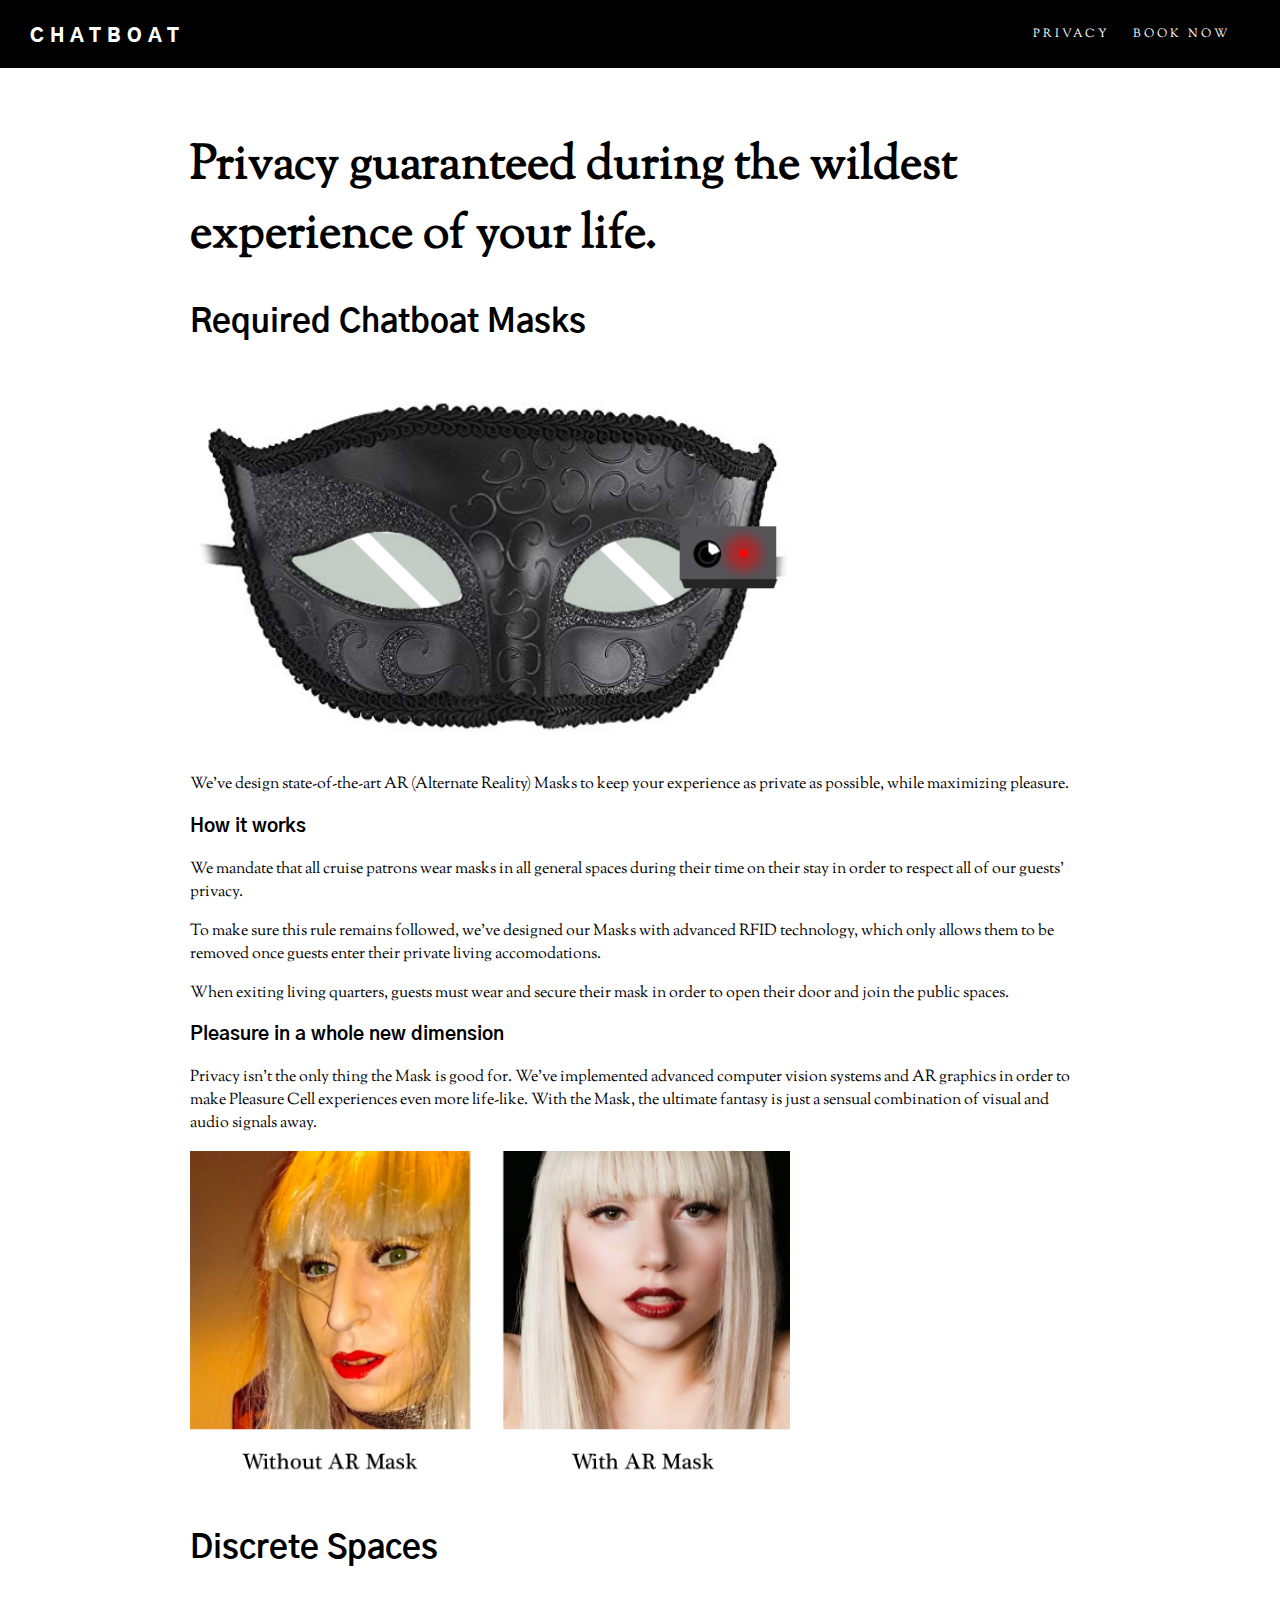
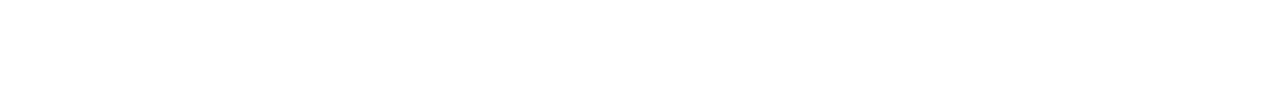
==== privacy/index.html @ cba82ecf "adding files" ====
<!DOCTYPE html>
<html>
<head>

<!-- Global site tag (gtag.js) - Google Analytics -->
<script async src="https://www.googletagmanager.com/gtag/js?id=UA-125828289-1"></script>
<script>

</script>

<link rel="stylesheet" type="text/css" href="../style.css">
<link href="https://fonts.googleapis.com/css?family=Space+Mono" rel="stylesheet">

<script src="https://ajax.googleapis.com/ajax/libs/jquery/3.3.1/jquery.min.js"></script>


<link href="https://fonts.googleapis.com/css?family=Gothic+A1|Sorts+Mill+Goudy" rel="stylesheet">
<meta name="viewport" content="width=device-width, initial-scale=1.0">


<title>jackie liu - art &middot; design &middot; code</title>
</head>


<body >
	<header>
	<h3 id="logo"><b>CHATBOAT</b></h3>&nbsp;
	<ul>
		<li><a>PRIVACY</a></li>
		<li>BOOK NOW</li>
	</ul>
	</header>
	<div id="wrap">
	<div class="content-wrapper">
		<h1>Privacy guaranteed during the wildest experience of your life.</h1>
		<h2>Required Chatboat Masks</h2>
		<img src="../mask.png">
		<p>We've design state-of-the-art AR (Alternate Reality) Masks to keep your experience as private as possible, while maximizing pleasure.</p>
		<h3>How it works</h3>
		<p>We mandate that all cruise patrons wear masks in all general spaces during their time on their stay in order to respect all of our guests' privacy.
		<p>To make sure this rule remains followed, we've designed our Masks with advanced RFID technology, which only allows them to be removed once guests enter their private living accomodations.</p>
		<p>When exiting living quarters, guests must wear and secure their mask in order to open their door and join the public spaces.
		<h3>Pleasure in a whole new dimension</h3>
		<p>Privacy isn't the only thing the Mask is good for. We've implemented advanced computer vision systems and AR graphics in order to make Pleasure Cell experiences even more life-like. With the Mask, the ultimate fantasy is just a sensual combination of visual and audio signals away.</p>
		<img src="../mask-before-after.jpg">
		<h2>Discrete Spaces</h2>
	
	</div>
</div>

</body>

</html>
---- style.css ----
@font-face{

}

body{
	margin:0px;
	/*font-family: 'Gothic A1', sans-serif;*/
	font-family: 'Sorts Mill Goudy', serif;
	position:relative;
	height:100vh;
	color:black;
}
#wrap{
width:100%;
height:100%;
}
.content-wrapper{
	margin:auto;
	width:90%;
	max-width:900px;
	padding:100px 20px;
}
img{
	max-width:100%;
	margin:auto;
	width:600px;
}

h1{
	font-family: 'Sorts Mill Goudy', serif;
	font-size:48px;
}
h2{
	font-size:32px;
}
h2,h3,h4{
	font-family: 'Gothic A1', sans-serif;
}

#logo{
	float:left;
	letter-spacing:6px;
}
.fantasy{
	float:left;
	margin-left:20px;
	padding:3px 20px;
	border: solid 2px white;
	position:relative;
	bottom:6px;
	letter-spacing:4px;
}
header{
	width:100%;
	height:56px;
	background-color:black;
	z-index:10;
	position:fixed;
	top:0px;
	left:0px;
	color:white;
	padding:6px 30px;

}
	a{
		text-decoration:none;
		color:white; 
		transition:.2s all;
	}
	a:hover{
		color:grey;
	}
ul{
	float:right;
	padding-right:80px;
}
li{
	list-style:none;
	display:inline;
	padding-left:20px;
	font-size:12px;
	letter-spacing:3px;

}
#unfixedFooter{
	display:none;
	visibility:hidden;
}
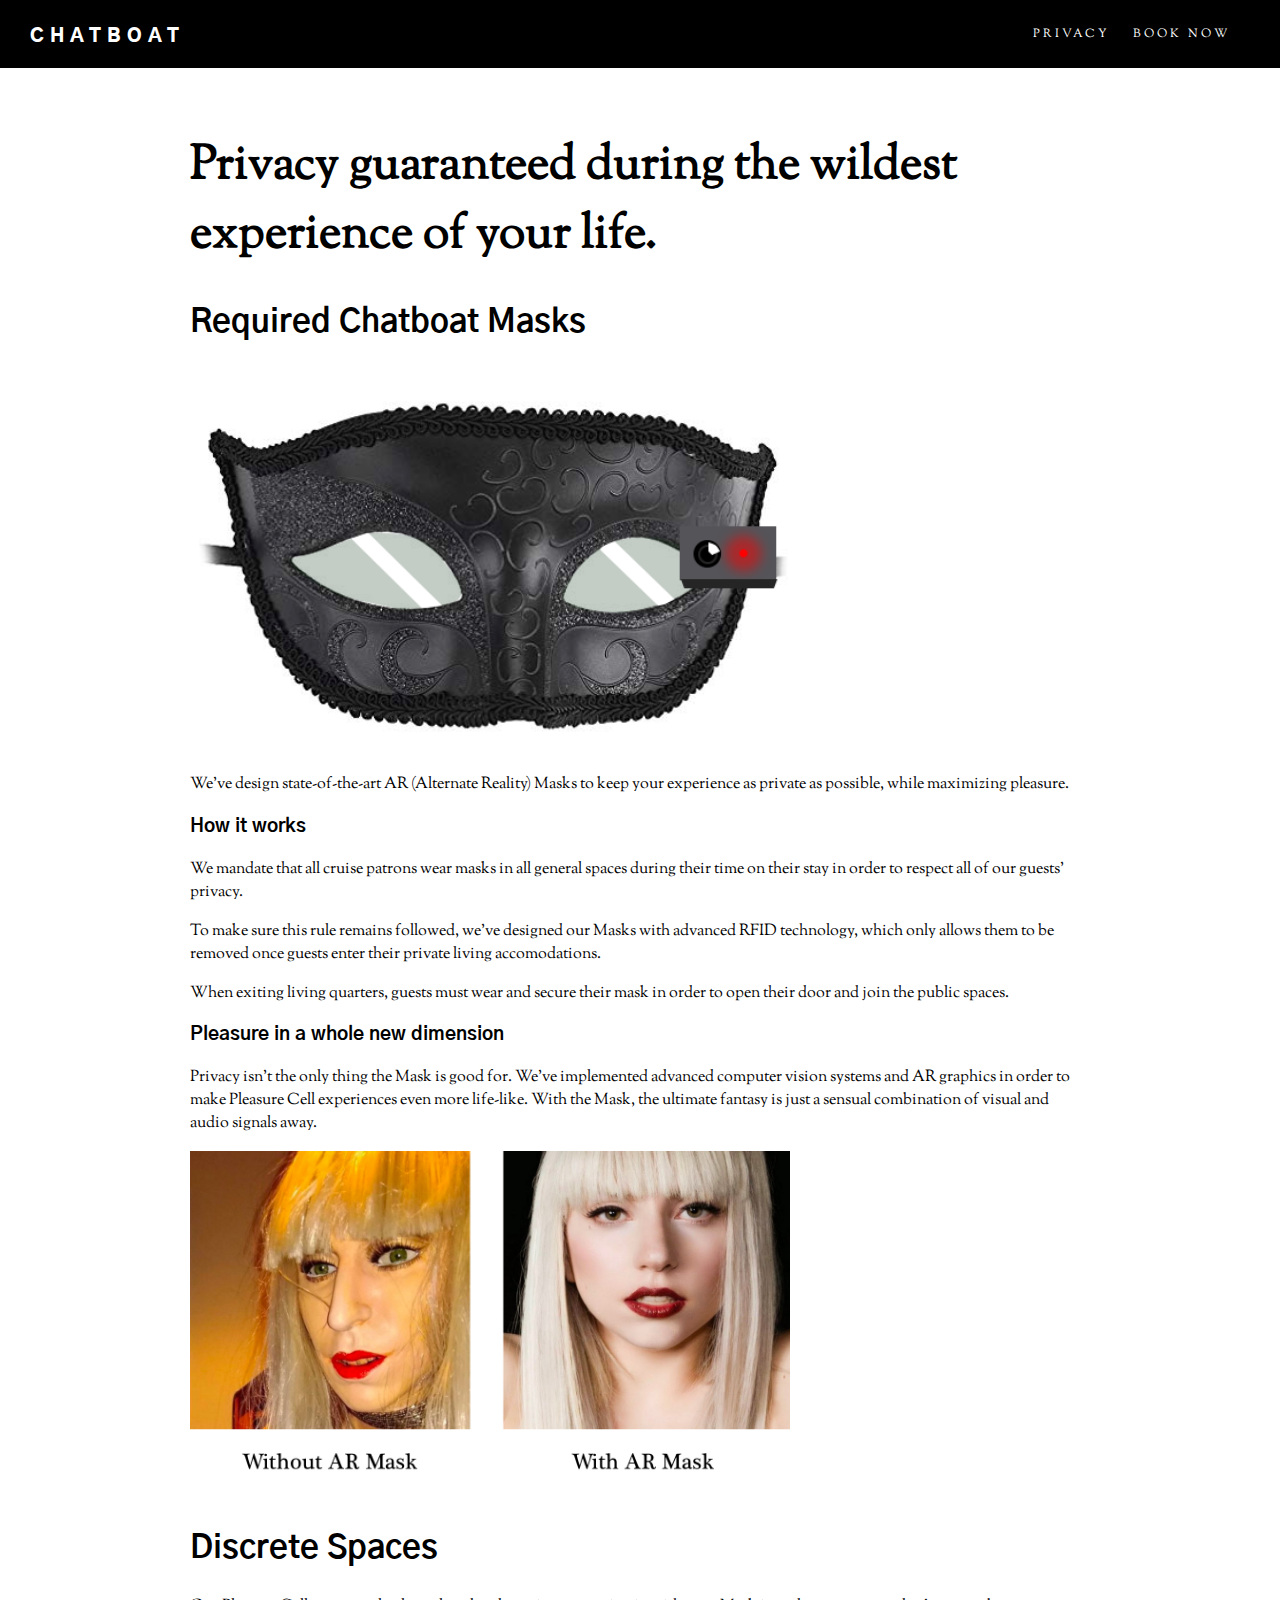
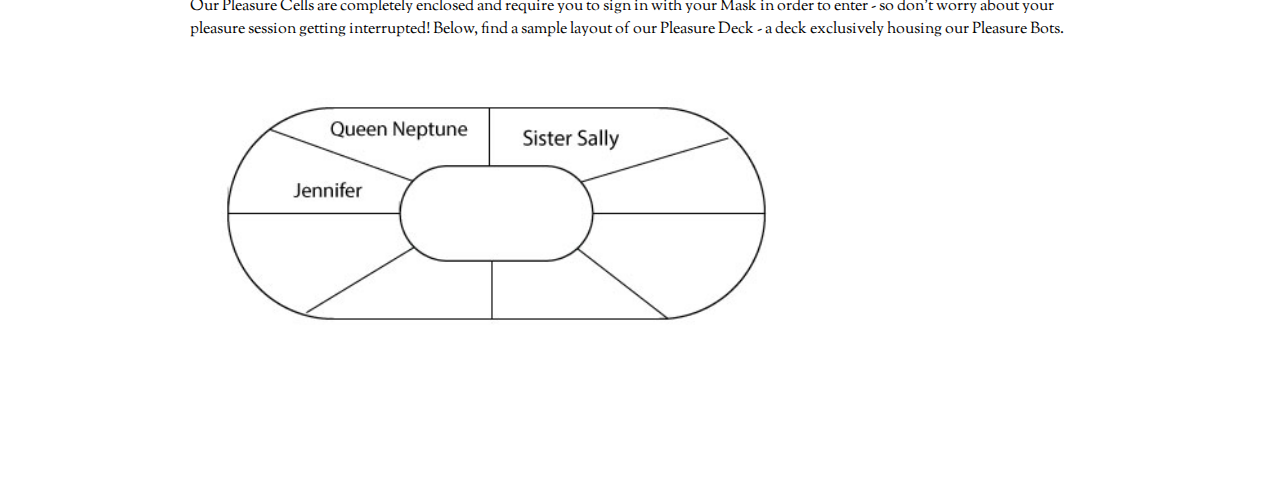
==== commit 8a0cc822: "updating privacy" ====
--- a/privacy/index.html
+++ b/privacy/index.html
@@ -45,7 +45,8 @@
 		<p>Privacy isn't the only thing the Mask is good for. We've implemented advanced computer vision systems and AR graphics in order to make Pleasure Cell experiences even more life-like. With the Mask, the ultimate fantasy is just a sensual combination of visual and audio signals away.</p>
 		<img src="../mask-before-after.jpg">
 		<h2>Discrete Spaces</h2>
-	
+		<p>Our Pleasure Cells are completely enclosed and require you to sign in with your Mask in order to enter - so don't worry about your pleasure session getting interrupted! Below, find a sample layout of our Pleasure Deck - a deck exclusively housing our Pleasure Bots.</p>
+		<img src="../ship_layout.jpg">
 	</div>
 </div>
 
